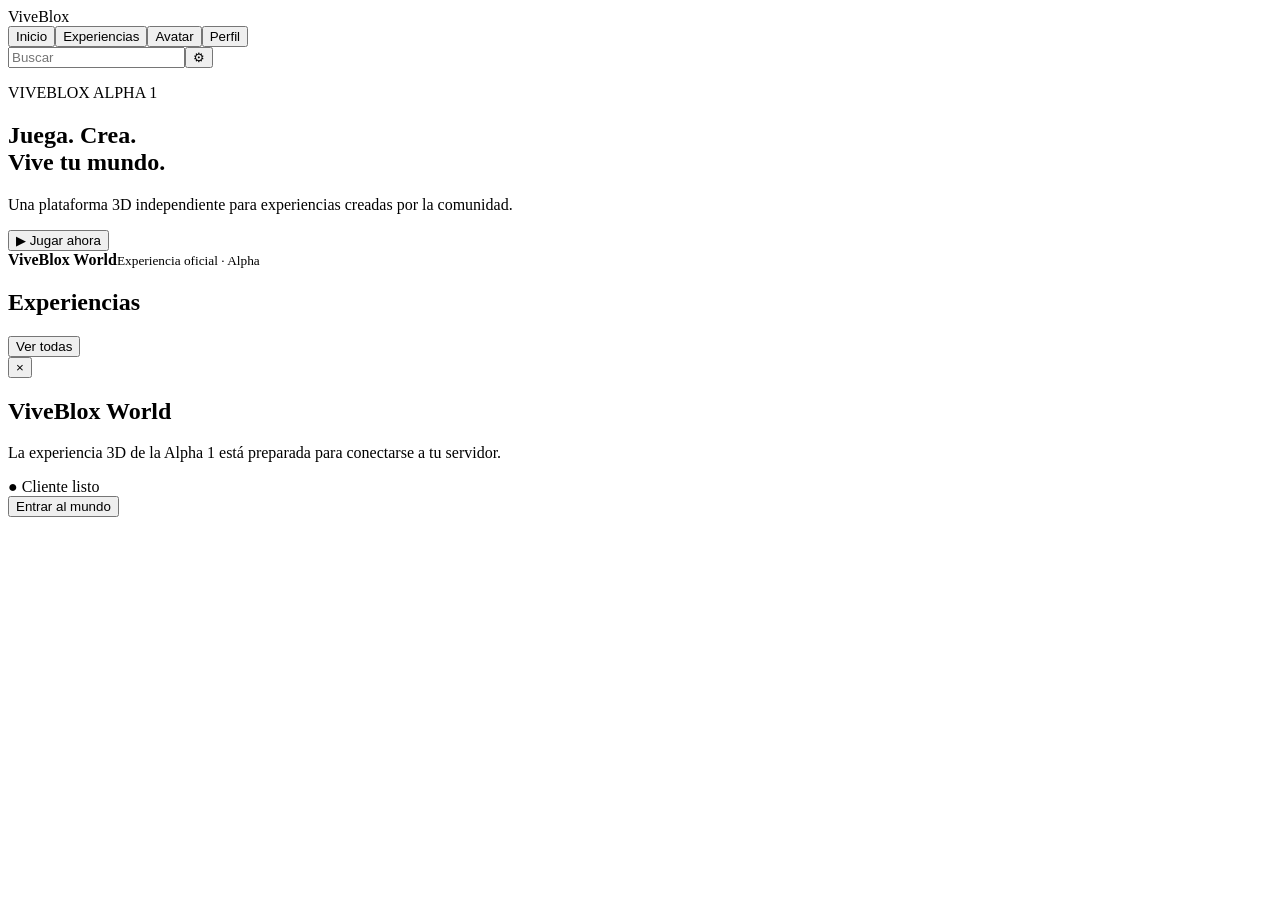
==== index.html @ be2be15a "Add ViveBlox Alpha 1 frontend" ====
<!doctype html><html lang="es"><head><meta charset="UTF-8"><meta name="viewport" content="width=device-width,initial-scale=1"><title>ViveBlox — Alpha 1</title><link rel="stylesheet" href="src/style.css"></head><body><header class="topbar"><div class="brand">Vive<span>Blox</span></div><nav><button class="nav active">Inicio</button><button class="nav">Experiencias</button><button class="nav">Avatar</button><button class="nav">Perfil</button></nav><div class="actions"><input id="search" placeholder="Buscar"><button class="icon">⚙</button></div></header><main><section class="hero"><div><p class="eyebrow">VIVEBLOX ALPHA 1</p><h1>Juega. Crea.<br>Vive tu mundo.</h1><p class="sub">Una plataforma 3D independiente para experiencias creadas por la comunidad.</p><button id="play" class="play">▶ Jugar ahora</button></div><div class="hero-card"><div class="cube"></div><b>ViveBlox World</b><small>Experiencia oficial · Alpha</small></div></section><section><div class="section-head"><h2>Experiencias</h2><button class="see">Ver todas</button></div><div id="games" class="games"></div></section></main><div id="modal" class="modal hidden"><div class="modal-box"><button id="close" class="close">×</button><h2>ViveBlox World</h2><p>La experiencia 3D de la Alpha 1 está preparada para conectarse a tu servidor.</p><div class="status">● Cliente listo</div><button id="launch" class="play">Entrar al mundo</button></div></div><script src="src/app.js"></script></body></html>
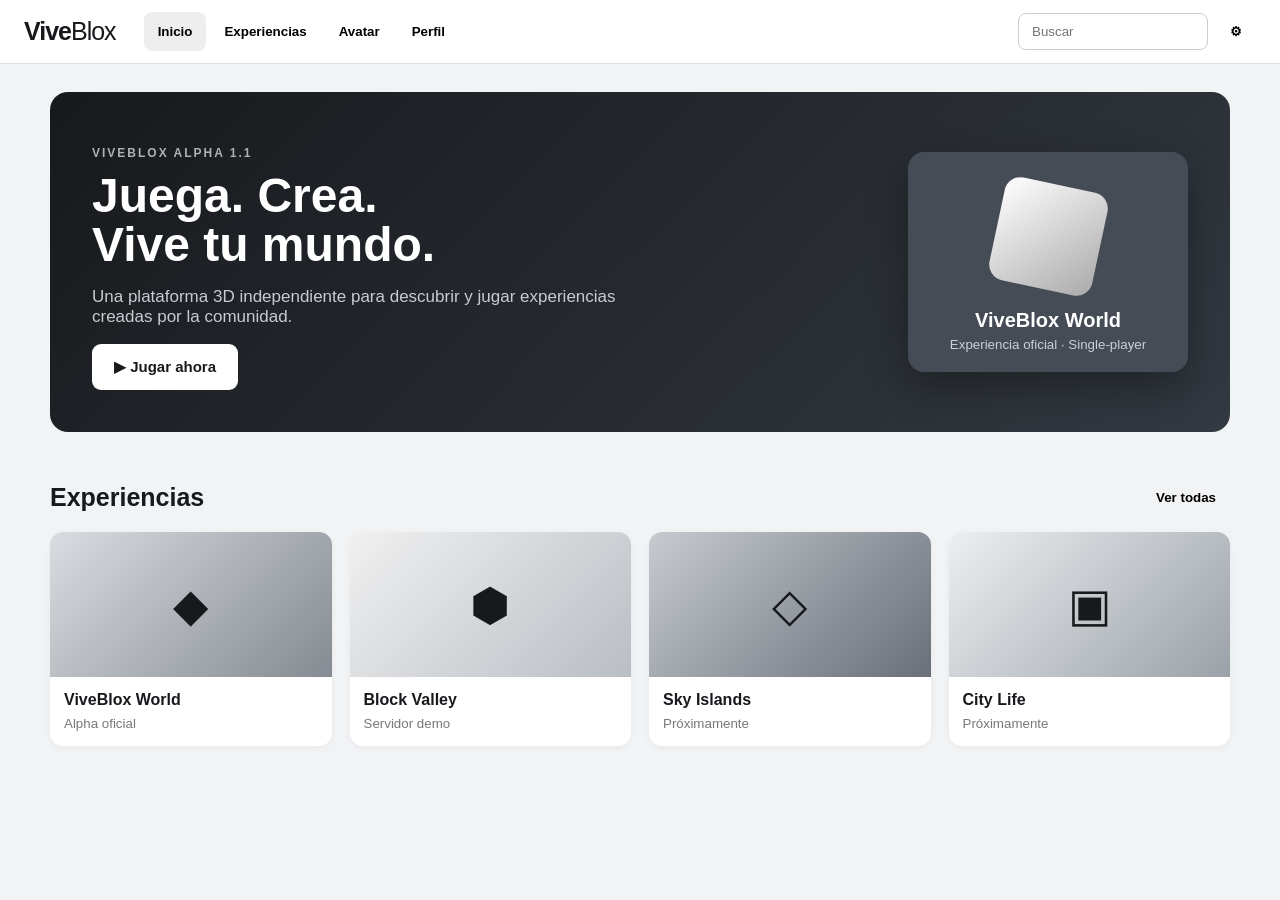
==== commit 1648d8c4: "Merge Alpha 1.0 site with Alpha 1.1 single-player client" ====
--- a/index.html
+++ b/index.html
@@ -1 +1,56 @@
-<!doctype html><html lang="es"><head><meta charset="UTF-8"><meta name="viewport" content="width=device-width,initial-scale=1"><title>ViveBlox — Alpha 1</title><link rel="stylesheet" href="src/style.css"></head><body><header class="topbar"><div class="brand">Vive<span>Blox</span></div><nav><button class="nav active">Inicio</button><button class="nav">Experiencias</button><button class="nav">Avatar</button><button class="nav">Perfil</button></nav><div class="actions"><input id="search" placeholder="Buscar"><button class="icon">⚙</button></div></header><main><section class="hero"><div><p class="eyebrow">VIVEBLOX ALPHA 1</p><h1>Juega. Crea.<br>Vive tu mundo.</h1><p class="sub">Una plataforma 3D independiente para experiencias creadas por la comunidad.</p><button id="play" class="play">▶ Jugar ahora</button></div><div class="hero-card"><div class="cube"></div><b>ViveBlox World</b><small>Experiencia oficial · Alpha</small></div></section><section><div class="section-head"><h2>Experiencias</h2><button class="see">Ver todas</button></div><div id="games" class="games"></div></section></main><div id="modal" class="modal hidden"><div class="modal-box"><button id="close" class="close">×</button><h2>ViveBlox World</h2><p>La experiencia 3D de la Alpha 1 está preparada para conectarse a tu servidor.</p><div class="status">● Cliente listo</div><button id="launch" class="play">Entrar al mundo</button></div></div><script src="src/app.js"></script></body></html>+<!doctype html>
+<html lang="es">
+<head>
+  <meta charset="UTF-8">
+  <meta name="viewport" content="width=device-width,initial-scale=1">
+  <title>ViveBlox — Alpha 1.1</title>
+  <link rel="stylesheet" href="src/style.css">
+</head>
+<body>
+  <header class="topbar">
+    <div class="brand">Vive<span>Blox</span></div>
+    <nav>
+      <button class="nav active">Inicio</button>
+      <button class="nav">Experiencias</button>
+      <button class="nav">Avatar</button>
+      <button class="nav">Perfil</button>
+    </nav>
+    <div class="actions">
+      <input id="search" placeholder="Buscar">
+      <button class="icon">⚙</button>
+    </div>
+  </header>
+
+  <main>
+    <section class="hero">
+      <div>
+        <p class="eyebrow">VIVEBLOX ALPHA 1.1</p>
+        <h1>Juega. Crea.<br>Vive tu mundo.</h1>
+        <p class="sub">Una plataforma 3D independiente para descubrir y jugar experiencias creadas por la comunidad.</p>
+        <button id="play" class="play">▶ Jugar ahora</button>
+      </div>
+      <div class="hero-card">
+        <div class="cube"></div>
+        <b>ViveBlox World</b>
+        <small>Experiencia oficial · Single-player</small>
+      </div>
+    </section>
+
+    <section>
+      <div class="section-head"><h2>Experiencias</h2><button class="see">Ver todas</button></div>
+      <div id="games" class="games"></div>
+    </section>
+  </main>
+
+  <div id="modal" class="modal hidden">
+    <div class="modal-box">
+      <button id="close" class="close">×</button>
+      <h2>ViveBlox World</h2>
+      <p>Entra al cliente 3D de ViveBlox. Esta versión es single-player y está preparada para integrar el servidor multijugador más adelante.</p>
+      <div class="status">● Cliente listo · Alpha 1.1</div>
+      <button id="launch" class="play">Entrar al mundo</button>
+    </div>
+  </div>
+  <script src="src/app.js"></script>
+</body>
+</html>
--- a/src/style.css
+++ b/src/style.css
@@ -0,0 +1 @@
+*{box-sizing:border-box}body{margin:0;font-family:Arial,Helvetica,sans-serif;background:#f2f3f5;color:#17191c}.topbar{height:64px;background:#fff;border-bottom:1px solid #ddd;display:flex;align-items:center;padding:0 24px;gap:28px;position:sticky;top:0;z-index:5}.brand{font-weight:900;font-size:25px;letter-spacing:-1px}.brand span{font-weight:500}.topbar nav{display:flex;gap:4px;flex:1}.nav,.icon,.see{border:0;background:transparent;padding:12px 14px;border-radius:8px;font-weight:700;cursor:pointer}.nav:hover,.nav.active{background:#eee}.actions{display:flex;gap:8px;align-items:center}.actions input{width:190px;padding:10px 13px;border:1px solid #ccc;border-radius:8px}.hero{max-width:1180px;margin:28px auto;padding:42px;border-radius:18px;background:linear-gradient(135deg,#17191c,#333941);color:#fff;display:flex;justify-content:space-between;align-items:center;min-height:330px}.eyebrow{font-size:12px;font-weight:900;letter-spacing:2px;opacity:.65}.hero h1{font-size:48px;line-height:1.02;margin:10px 0}.sub{max-width:540px;color:#c8cbd0;font-size:17px}.play{border:0;background:#fff;color:#17191c;padding:14px 22px;border-radius:9px;font-weight:900;cursor:pointer;font-size:15px}.hero-card{width:280px;height:220px;background:#454c55;border-radius:16px;display:flex;flex-direction:column;align-items:center;justify-content:end;padding:20px;gap:5px;box-shadow:0 15px 40px #0005}.hero-card small{color:#cbd0d5}.cube{width:105px;height:105px;background:linear-gradient(135deg,#fff,#aaa);transform:rotate(12deg);border-radius:16px;margin-bottom:15px}.hero-card b{font-size:20px}main section:not(.hero){max-width:1180px;margin:30px auto}.section-head{display:flex;justify-content:space-between;align-items:center}.section-head h2{font-size:25px}.games{display:grid;grid-template-columns:repeat(4,1fr);gap:18px}.game{background:#fff;border-radius:13px;overflow:hidden;cursor:pointer;box-shadow:0 2px 7px #0000000c}.thumb{height:145px;background:linear-gradient(135deg,#d9dce0,#858b92);display:flex;align-items:center;justify-content:center;font-size:46px}.game:nth-child(2) .thumb{background:linear-gradient(135deg,#f0f0f0,#b9bec4)}.game:nth-child(3) .thumb{background:linear-gradient(135deg,#c7cbd0,#686f78)}.game:nth-child(4) .thumb{background:linear-gradient(135deg,#eceff1,#9ba1a8)}.game-info{padding:14px}.game-info b{display:block;margin-bottom:5px}.game-info small{color:#777}.modal{position:fixed;inset:0;background:#0008;display:flex;align-items:center;justify-content:center;z-index:10;padding:20px}.hidden{display:none}.modal-box{position:relative;background:#fff;border-radius:16px;padding:30px;max-width:430px;width:100%;box-shadow:0 20px 70px #0006}.close{position:absolute;right:12px;top:8px;border:0;background:transparent;font-size:28px;cursor:pointer}.status{margin:20px 0;padding:12px;background:#eef7ef;border-radius:8px;color:#276b35;font-weight:700}.modal-box .play{background:#17191c;color:#fff;width:100%}@media(max-width:800px){.topbar{padding:0 12px;gap:8px}.topbar nav{display:none}.actions{margin-left:auto}.actions input{width:120px}.hero{margin:12px;padding:28px;min-height:430px}.hero h1{font-size:38px}.hero-card{display:none}main section:not(.hero){margin:22px 12px}.games{grid-template-columns:repeat(2,1fr);gap:12px}.thumb{height:120px}}
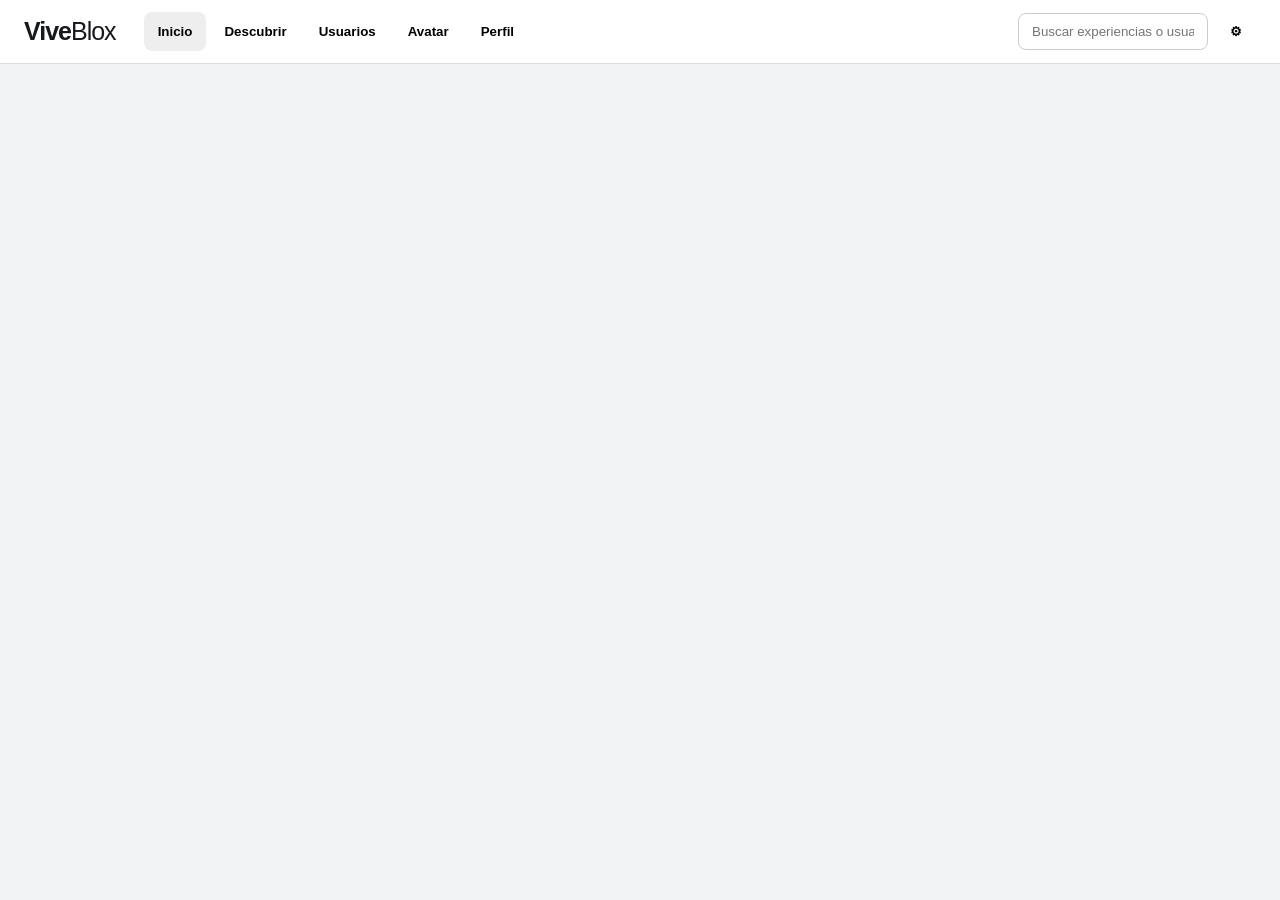
==== commit e7f2e9d5: "Expand ViveBlox Alpha 1.1 site" ====
--- a/index.html
+++ b/index.html
@@ -1,56 +1 @@
-<!doctype html>
-<html lang="es">
-<head>
-  <meta charset="UTF-8">
-  <meta name="viewport" content="width=device-width,initial-scale=1">
-  <title>ViveBlox — Alpha 1.1</title>
-  <link rel="stylesheet" href="src/style.css">
-</head>
-<body>
-  <header class="topbar">
-    <div class="brand">Vive<span>Blox</span></div>
-    <nav>
-      <button class="nav active">Inicio</button>
-      <button class="nav">Experiencias</button>
-      <button class="nav">Avatar</button>
-      <button class="nav">Perfil</button>
-    </nav>
-    <div class="actions">
-      <input id="search" placeholder="Buscar">
-      <button class="icon">⚙</button>
-    </div>
-  </header>
-
-  <main>
-    <section class="hero">
-      <div>
-        <p class="eyebrow">VIVEBLOX ALPHA 1.1</p>
-        <h1>Juega. Crea.<br>Vive tu mundo.</h1>
-        <p class="sub">Una plataforma 3D independiente para descubrir y jugar experiencias creadas por la comunidad.</p>
-        <button id="play" class="play">▶ Jugar ahora</button>
-      </div>
-      <div class="hero-card">
-        <div class="cube"></div>
-        <b>ViveBlox World</b>
-        <small>Experiencia oficial · Single-player</small>
-      </div>
-    </section>
-
-    <section>
-      <div class="section-head"><h2>Experiencias</h2><button class="see">Ver todas</button></div>
-      <div id="games" class="games"></div>
-    </section>
-  </main>
-
-  <div id="modal" class="modal hidden">
-    <div class="modal-box">
-      <button id="close" class="close">×</button>
-      <h2>ViveBlox World</h2>
-      <p>Entra al cliente 3D de ViveBlox. Esta versión es single-player y está preparada para integrar el servidor multijugador más adelante.</p>
-      <div class="status">● Cliente listo · Alpha 1.1</div>
-      <button id="launch" class="play">Entrar al mundo</button>
-    </div>
-  </div>
-  <script src="src/app.js"></script>
-</body>
-</html>+<!doctype html><html lang="es"><head><meta charset="UTF-8"><meta name="viewport" content="width=device-width,initial-scale=1"><title>ViveBlox — Alpha 1.1</title><link rel="stylesheet" href="src/style.css"></head><body><header class="topbar"><div class="brand">Vive<span>Blox</span></div><nav><button class="nav active" data-page="home">Inicio</button><button class="nav" data-page="discover">Descubrir</button><button class="nav" data-page="users">Usuarios</button><button class="nav" data-page="avatar">Avatar</button><button class="nav" data-page="profile">Perfil</button></nav><div class="actions"><input id="search" placeholder="Buscar experiencias o usuarios"><button class="icon">⚙</button></div></header><main id="app"></main><script src="src/app.js"></script></body></html>
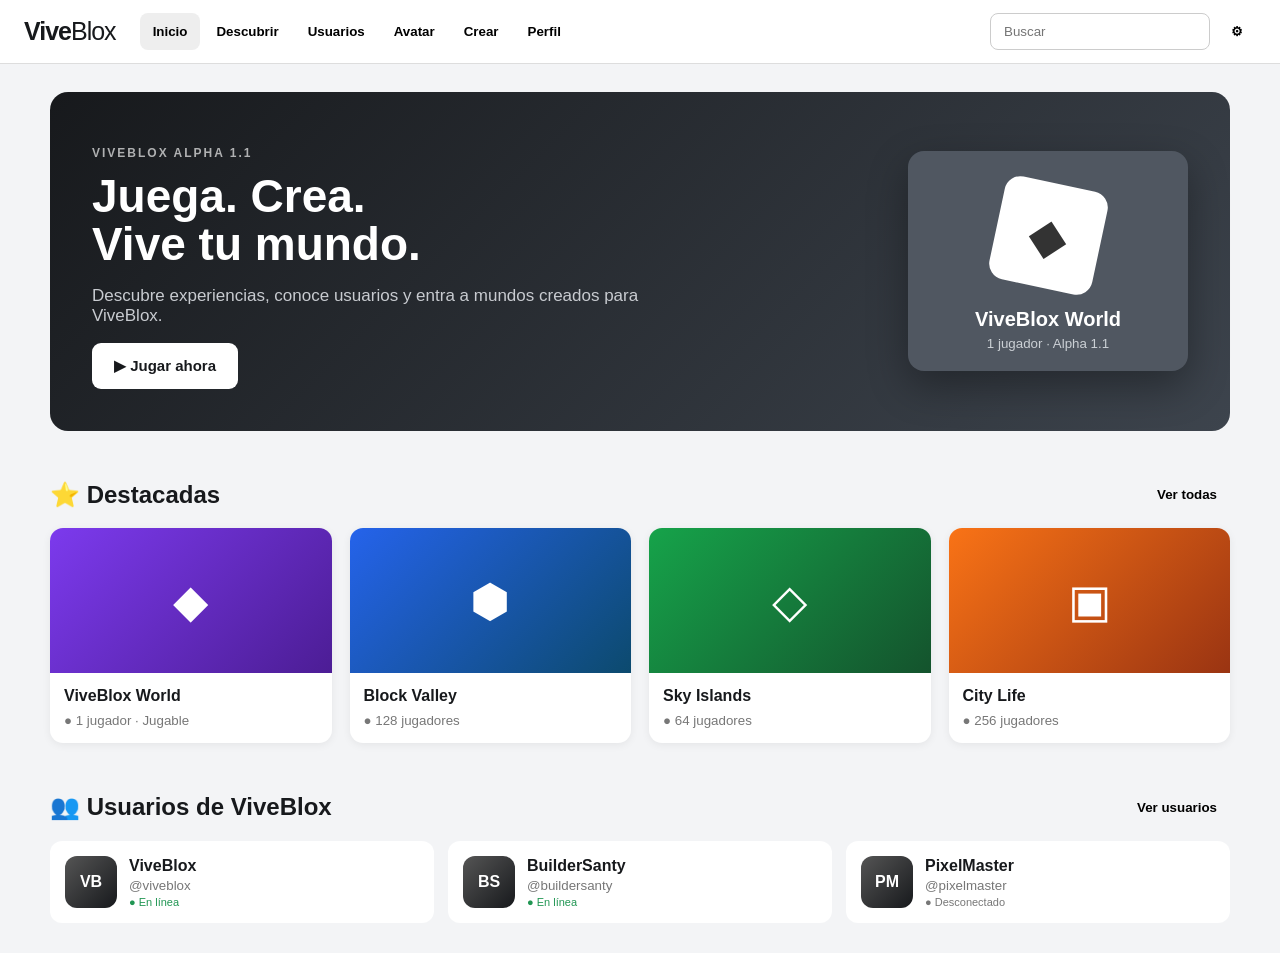
==== commit 231ac06b: "ViveBlox Alpha 1.5 site shell" ====
--- a/index.html
+++ b/index.html
@@ -1 +1 @@
-<!doctype html><html lang="es"><head><meta charset="UTF-8"><meta name="viewport" content="width=device-width,initial-scale=1"><title>ViveBlox — Alpha 1.1</title><link rel="stylesheet" href="src/style.css"></head><body><header class="topbar"><div class="brand">Vive<span>Blox</span></div><nav><button class="nav active" data-page="home">Inicio</button><button class="nav" data-page="discover">Descubrir</button><button class="nav" data-page="users">Usuarios</button><button class="nav" data-page="avatar">Avatar</button><button class="nav" data-page="profile">Perfil</button></nav><div class="actions"><input id="search" placeholder="Buscar experiencias o usuarios"><button class="icon">⚙</button></div></header><main id="app"></main><script src="src/app.js"></script></body></html>+<!doctype html><html lang="es"><head><meta charset="UTF-8"><meta name="viewport" content="width=device-width,initial-scale=1"><title>ViveBlox — Alpha 1.5</title><link rel="stylesheet" href="src/style.css"></head><body><header class="topbar"><div class="brand">Vive<span>Blox</span></div><nav><button class="nav active" data-page="home">Inicio</button><button class="nav" data-page="discover">Descubrir</button><button class="nav" data-page="users">Usuarios</button><button class="nav" data-page="avatar">Avatar</button><button class="nav" data-page="editor">Crear</button><button class="nav" data-page="profile">Perfil</button></nav><div class="actions"><input id="search" placeholder="Buscar"><button class="icon">⚙</button></div></header><main id="app"></main><script src="src/app.js"></script></body></html>
--- a/src/style.css
+++ b/src/style.css
@@ -1 +1 @@
-*{box-sizing:border-box}body{margin:0;font-family:Arial,Helvetica,sans-serif;background:#f2f3f5;color:#17191c}.topbar{height:64px;background:#fff;border-bottom:1px solid #ddd;display:flex;align-items:center;padding:0 24px;gap:28px;position:sticky;top:0;z-index:5}.brand{font-weight:900;font-size:25px;letter-spacing:-1px}.brand span{font-weight:500}.topbar nav{display:flex;gap:4px;flex:1}.nav,.icon,.see{border:0;background:transparent;padding:12px 14px;border-radius:8px;font-weight:700;cursor:pointer}.nav:hover,.nav.active{background:#eee}.actions{display:flex;gap:8px;align-items:center}.actions input{width:190px;padding:10px 13px;border:1px solid #ccc;border-radius:8px}.hero{max-width:1180px;margin:28px auto;padding:42px;border-radius:18px;background:linear-gradient(135deg,#17191c,#333941);color:#fff;display:flex;justify-content:space-between;align-items:center;min-height:330px}.eyebrow{font-size:12px;font-weight:900;letter-spacing:2px;opacity:.65}.hero h1{font-size:48px;line-height:1.02;margin:10px 0}.sub{max-width:540px;color:#c8cbd0;font-size:17px}.play{border:0;background:#fff;color:#17191c;padding:14px 22px;border-radius:9px;font-weight:900;cursor:pointer;font-size:15px}.hero-card{width:280px;height:220px;background:#454c55;border-radius:16px;display:flex;flex-direction:column;align-items:center;justify-content:end;padding:20px;gap:5px;box-shadow:0 15px 40px #0005}.hero-card small{color:#cbd0d5}.cube{width:105px;height:105px;background:linear-gradient(135deg,#fff,#aaa);transform:rotate(12deg);border-radius:16px;margin-bottom:15px}.hero-card b{font-size:20px}main section:not(.hero){max-width:1180px;margin:30px auto}.section-head{display:flex;justify-content:space-between;align-items:center}.section-head h2{font-size:25px}.games{display:grid;grid-template-columns:repeat(4,1fr);gap:18px}.game{background:#fff;border-radius:13px;overflow:hidden;cursor:pointer;box-shadow:0 2px 7px #0000000c}.thumb{height:145px;background:linear-gradient(135deg,#d9dce0,#858b92);display:flex;align-items:center;justify-content:center;font-size:46px}.game:nth-child(2) .thumb{background:linear-gradient(135deg,#f0f0f0,#b9bec4)}.game:nth-child(3) .thumb{background:linear-gradient(135deg,#c7cbd0,#686f78)}.game:nth-child(4) .thumb{background:linear-gradient(135deg,#eceff1,#9ba1a8)}.game-info{padding:14px}.game-info b{display:block;margin-bottom:5px}.game-info small{color:#777}.modal{position:fixed;inset:0;background:#0008;display:flex;align-items:center;justify-content:center;z-index:10;padding:20px}.hidden{display:none}.modal-box{position:relative;background:#fff;border-radius:16px;padding:30px;max-width:430px;width:100%;box-shadow:0 20px 70px #0006}.close{position:absolute;right:12px;top:8px;border:0;background:transparent;font-size:28px;cursor:pointer}.status{margin:20px 0;padding:12px;background:#eef7ef;border-radius:8px;color:#276b35;font-weight:700}.modal-box .play{background:#17191c;color:#fff;width:100%}@media(max-width:800px){.topbar{padding:0 12px;gap:8px}.topbar nav{display:none}.actions{margin-left:auto}.actions input{width:120px}.hero{margin:12px;padding:28px;min-height:430px}.hero h1{font-size:38px}.hero-card{display:none}main section:not(.hero){margin:22px 12px}.games{grid-template-columns:repeat(2,1fr);gap:12px}.thumb{height:120px}}+*{box-sizing:border-box}body{margin:0;font-family:Arial,Helvetica,sans-serif;background:#f3f4f6;color:#17191c}.topbar{height:64px;background:#fff;border-bottom:1px solid #ddd;display:flex;align-items:center;padding:0 24px;gap:24px;position:sticky;top:0;z-index:5}.brand{font-weight:900;font-size:25px;letter-spacing:-1px}.brand span{font-weight:500}.topbar nav{display:flex;gap:3px;flex:1}.nav,.icon,.see{border:0;background:transparent;padding:11px 13px;border-radius:8px;font-weight:700;cursor:pointer}.nav:hover,.nav.active{background:#eee}.actions{display:flex;gap:8px}.actions input{width:220px;padding:10px 13px;border:1px solid #ccc;border-radius:8px}.hero{max-width:1180px;margin:28px auto;padding:42px;border-radius:18px;background:linear-gradient(135deg,#17191c,#3d444d);color:#fff;display:flex;justify-content:space-between;align-items:center;min-height:330px}.eyebrow{font-size:12px;font-weight:900;letter-spacing:2px;opacity:.65}.hero h1,.page h1{font-size:46px;line-height:1.05;margin:10px 0}.sub{max-width:560px;color:#c8cbd0;font-size:17px}.sub.dark{color:#777}.play{border:0;background:#fff;color:#17191c;padding:14px 22px;border-radius:9px;font-weight:900;cursor:pointer;font-size:15px}.darkbtn{background:#17191c;color:#fff}.hero-card{width:280px;height:220px;background:#505761;border-radius:16px;display:flex;flex-direction:column;align-items:center;justify-content:end;padding:20px;gap:5px;box-shadow:0 15px 40px #0005}.hero-card small{color:#cbd0d5}.cube{width:105px;height:105px;background:#fff;color:#333;display:flex;align-items:center;justify-content:center;font-size:50px;transform:rotate(12deg);border-radius:16px;margin-bottom:15px}.hero-card b{font-size:20px}main section:not(.hero){max-width:1180px;margin:30px auto}.section-head{display:flex;justify-content:space-between;align-items:center}.games{display:grid;grid-template-columns:repeat(4,1fr);gap:18px}.game{background:#fff;border-radius:13px;overflow:hidden;cursor:pointer;box-shadow:0 2px 8px #00000010}.thumb{height:145px;display:flex;align-items:center;justify-content:center;font-size:46px;color:#fff}.thumb.violet{background:linear-gradient(135deg,#7c3aed,#4c1d95)}.thumb.blue{background:linear-gradient(135deg,#2563eb,#0c4a6e)}.thumb.green{background:linear-gradient(135deg,#16a34a,#14532d)}.thumb.orange{background:linear-gradient(135deg,#f97316,#9a3412)}.thumb.pink{background:linear-gradient(135deg,#ec4899,#831843)}.thumb.cyan{background:linear-gradient(135deg,#06b6d4,#155e75)}.game-info{padding:14px}.game-info b{display:block;margin-bottom:6px}.game-info small{color:#777}.users{display:grid;grid-template-columns:repeat(3,1fr);gap:14px}.user-card{background:#fff;padding:15px;border-radius:12px;display:flex;gap:12px;align-items:center}.avatar,.big-avatar{background:linear-gradient(135deg,#555,#17191c);color:#fff;border-radius:12px;width:52px;height:52px;display:flex;align-items:center;justify-content:center;font-weight:900}.user-card small,.online{display:block;color:#777;margin-top:3px}.online{font-size:11px}.online.on{color:#219653}.page{padding:20px 0}.tabs{display:flex;gap:24px;border-bottom:1px solid #ddd;padding:12px 0;margin-bottom:20px}.tabs span{color:#777}.center{text-align:center}.center .big-avatar{margin:auto;width:130px;height:130px;font-size:38px}.profile-head{background:#fff;border-radius:16px;padding:25px;display:flex;gap:20px;align-items:center;margin-bottom:25px}.profile-head h1{margin:0}.profile-head p{color:#777}@media(max-width:800px){.topbar{padding:0 12px;gap:8px}.topbar nav{display:none}.actions{margin-left:auto}.actions input{width:145px}.hero{margin:12px;padding:28px;min-height:420px}.hero h1,.page h1{font-size:38px}.hero-card{display:none}main section:not(.hero){margin:22px 12px}.games{grid-template-columns:repeat(2,1fr);gap:12px}.users{grid-template-columns:1fr}.thumb{height:120px}.page{padding:10px 0}}
